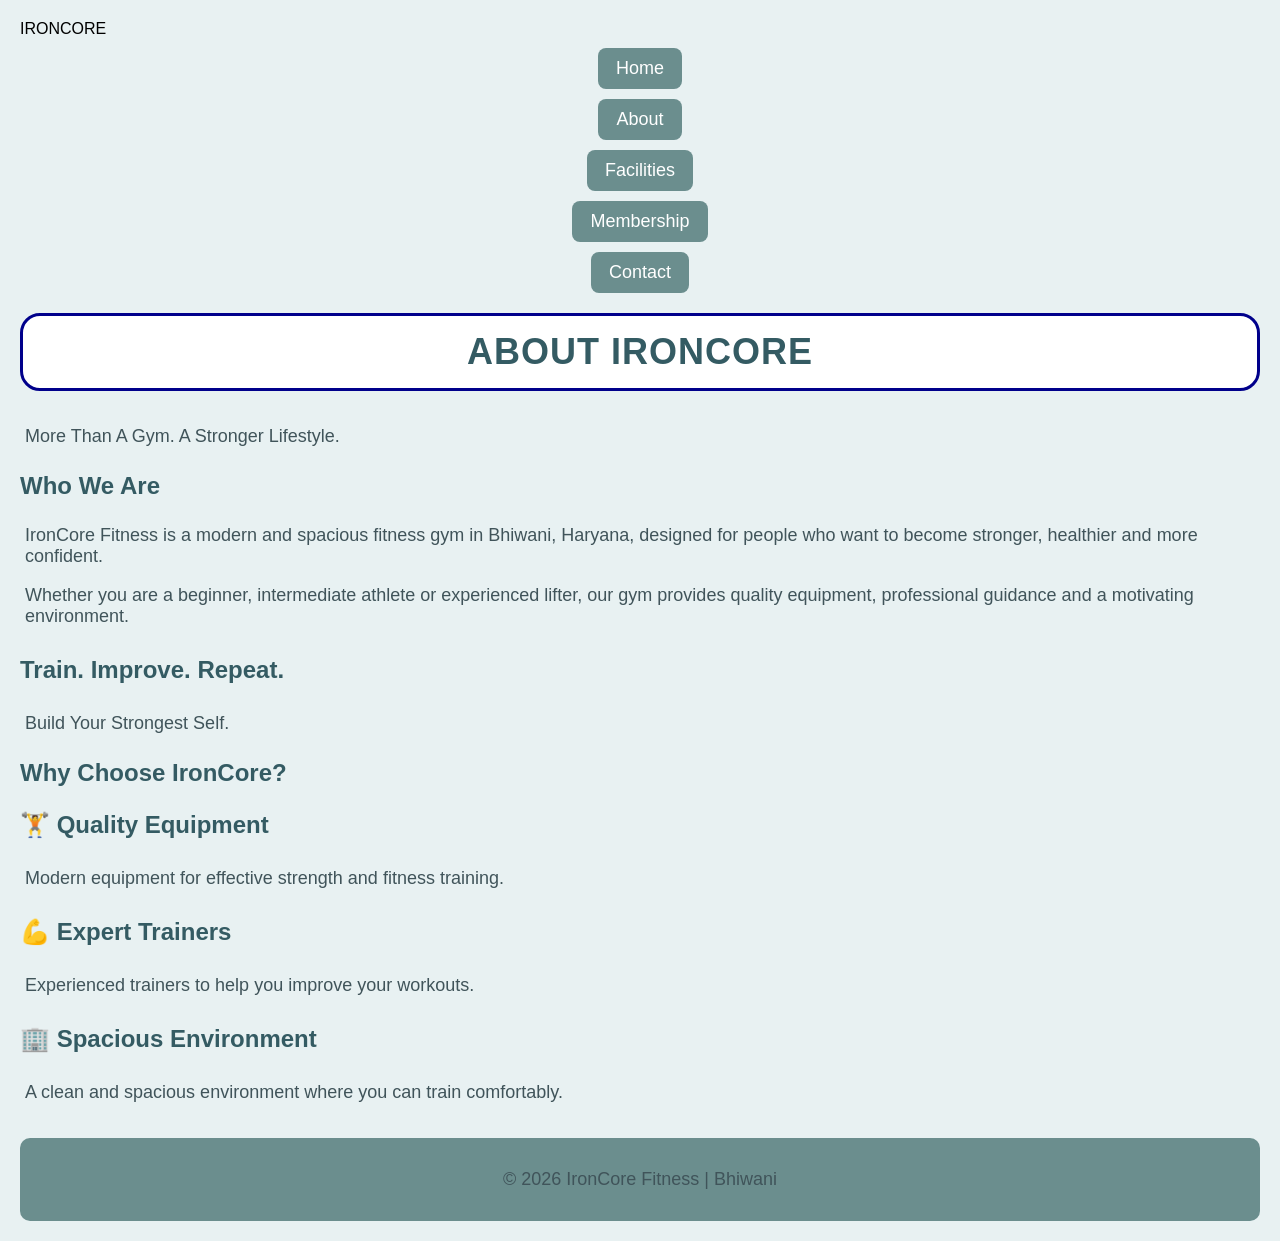
==== about.html @ 5a1f80f0 "Create about.html" ====
<!DOCTYPE html>
<html lang="en">

<head>
    <meta charset="UTF-8">
    <meta name="viewport" content="width=device-width, initial-scale=1.0">

    <title>About Us | IronCore Fitness</title>

    <link rel="stylesheet" href="style.css">
</head>

<body>

    <nav>
        <div class="logo">IRONCORE</div>

        <div class="nav-links">
            <a href="index.html">Home</a>
            <a href="about.html">About</a>
            <a href="facilities.html">Facilities</a>
            <a href="membership.html">Membership</a>
            <a href="contact.html">Contact</a>
        </div>
    </nav>

    <header>
        <h1>ABOUT IRONCORE</h1>
        <p>More Than A Gym. A Stronger Lifestyle.</p>
    </header>

    <main>

        <section>
            <div class="about-container">

                <div class="about-text">
                    <h2>Who We Are</h2>

                    <p>
                        IronCore Fitness is a modern and spacious fitness gym
                        in Bhiwani, Haryana, designed for people who want to
                        become stronger, healthier and more confident.
                    </p>

                    <p>
                        Whether you are a beginner, intermediate athlete or
                        experienced lifter, our gym provides quality equipment,
                        professional guidance and a motivating environment.
                    </p>
                </div>

                <div class="about-highlight">
                    <h3>Train. Improve. Repeat.</h3>
                    <p>Build Your Strongest Self.</p>
                </div>

            </div>
        </section>

        <section id="why-us">

            <h2>Why Choose IronCore?</h2>

            <div class="features">

                <div class="feature">
                    <h3>🏋️ Quality Equipment</h3>
                    <p>
                        Modern equipment for effective strength and fitness
                        training.
                    </p>
                </div>

                <div class="feature">
                    <h3>💪 Expert Trainers</h3>
                    <p>
                        Experienced trainers to help you improve your workouts.
                    </p>
                </div>

                <div class="feature">
                    <h3>🏢 Spacious Environment</h3>
                    <p>
                        A clean and spacious environment where you can train
                        comfortably.
                    </p>
                </div>

            </div>

        </section>

    </main>

    <footer>
        <p>© 2026 IronCore Fitness | Bhiwani</p>
    </footer>

</body>

</html>
---- style.css ----
body {
    background-color: #E8F1F2;
    font-family: Arial, sans-serif;
    padding: 20px;
    margin: 0;
}

h1 {
    color: #345B63;
    text-align: center;
    font-size: 36px;
    letter-spacing: 1px;
    border: 3px solid darkblue;
    padding: 15px;
    margin: 20px auto 30px;
    border-radius: 20px;
    background-color: white;
}

h2,
h3,
h4 {
    color: #345B63;
}

h3 {
    font-size: 24px;
}

h5,
h6 {
    color: #345B63;
    font-size: 24px;
}

p {
    font-size: 18px;
    color: #40545A;
    padding: 5px;
    margin: 8px 0;
}

a {
    display: block;
    width: fit-content;
    margin: 10px auto;
    color: white;
    background-color: #6B8E8E;
    font-size: 18px;
    padding: 10px 18px;
    border-radius: 8px;
    text-decoration: none;
    transition: 0.3s;
}

a:hover {
    background-color: #345B63;
    transform: translateY(-2px);
}

ul,
ol {
    color: #345B63;
    font-size: 18px;
    line-height: 1.8;
}

li {
    margin-bottom: 6px;
}

button {
    display: block;
    margin: 30px auto;
    background-color: #6B8E8E;
    color: white;
    font-size: 18px;
    padding: 10px 20px;
    border: none;
    transition: 0.3s;
    border-radius: 8px;
    box-shadow: 0 4px 10px rgba(0, 0, 0, 0.2);
}

button:hover {
    background-color: #345B63;
    transform: scale(1.05);
}

.card {
    background-color: white;
    padding: 20px;
    margin: 0;
    width: 280px;
    flex: 1 1 280px;
    max-width: 350px;
    min-height: 220px;
    box-sizing: border-box;
    border-radius: 15px;
    box-shadow: 0 6px 15px rgba(0, 0, 0, 0.15);
    border: 1px solid lightgray;
    transition: 0.3s;
}

.card:hover {
    transform: translateY(-5px);
}

.card svg {
    max-width: 100%;
    height: auto;
    display: block;
    margin: 10px auto;
}

.cards-container {
    display: flex;
    flex-direction: row;
    flex-wrap: wrap;
    gap: 20px;
    justify-content: center;
    align-items: stretch;
    padding: 10px;
    margin-bottom: 30px;
}

.card h2,
.card h3,
.card h4 {
    margin-top: 0;
}

body > p {
    text-align: center;
    font-size: 16px;
}

footer {
    text-align: center;
    background-color: #6B8E8E;
    color: white;
    padding: 18px;
    font-size: 14px;
    border-radius: 10px;
    margin-top: 30px;
}

@media (max-width: 600px) {
    .cards-container {
        flex-direction: column;
        align-items: center;
    }

    .card {
        width: 100%;
        max-width: 350px;
    }

    h1 {
        font-size: 28px;
    }
}
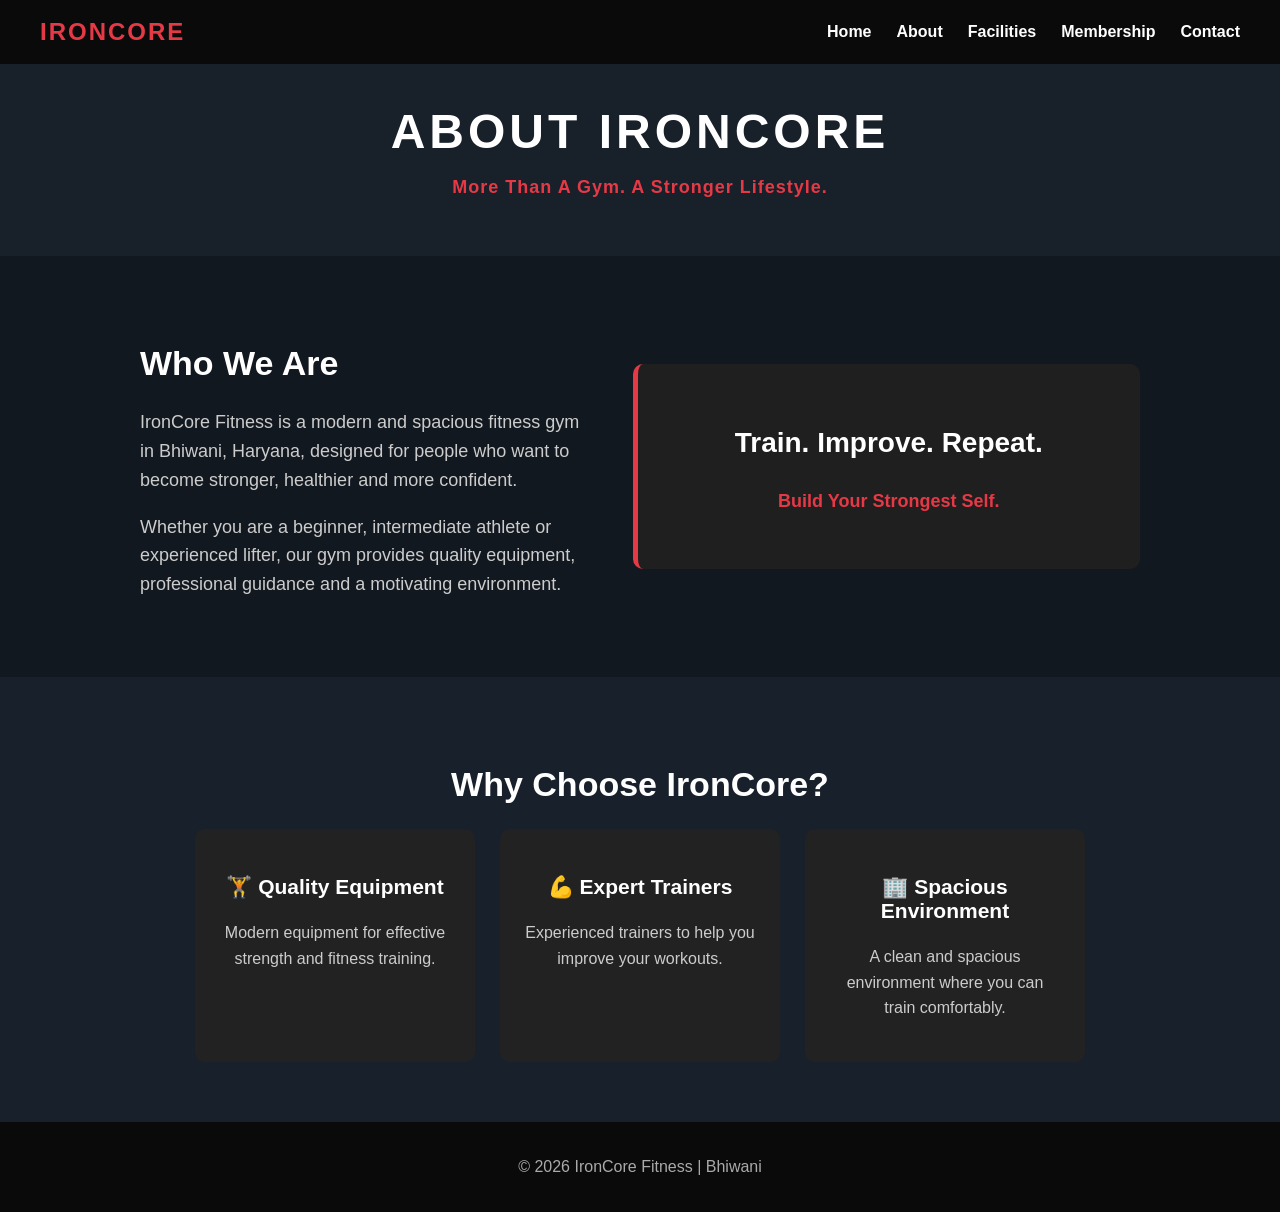
==== commit f6828e0c: "Update about.html" ====
--- a/about.html
+++ b/about.html
@@ -10,7 +10,7 @@
     <link rel="stylesheet" href="style.css">
 </head>
 
-<body>
+<body class="about-page">
 
     <nav>
         <div class="logo">IRONCORE</div>
--- a/style.css
+++ b/style.css
@@ -1,162 +1,498 @@
+* {
+    box-sizing: border-box;
+}
+
+html {
+    scroll-behavior: smooth;
+}
+
 body {
-    background-color: #E8F1F2;
+    margin: 0;
     font-family: Arial, sans-serif;
-    padding: 20px;
+    background-color: #111111;
+    color: white;
+}
+
+/* =========================
+   NAVIGATION
+========================= */
+
+nav {
+    display: flex;
+    justify-content: space-between;
+    align-items: center;
+    padding: 18px 40px;
+    background-color: #0a0a0a;
+    position: sticky;
+    top: 0;
+    z-index: 1000;
+}
+
+.logo {
+    font-size: 24px;
+    font-weight: bold;
+    letter-spacing: 2px;
+    color: #e63946;
+}
+
+.nav-links {
+    display: flex;
+    flex-direction: row;
+    align-items: center;
+    gap: 25px;
+}
+
+.nav-links a {
+    display: inline-block;
+    width: auto;
     margin: 0;
-}
-
-h1 {
-    color: #345B63;
+    padding: 5px 0;
+    background-color: transparent;
+    color: white;
+    text-decoration: none;
+    font-size: 16px;
+    font-weight: bold;
+    white-space: nowrap;
+    transition: 0.3s;
+}
+
+.nav-links a:hover {
+    background-color: transparent;
+    color: #e63946;
+    transform: translateY(-2px);
+}
+
+/* =========================
+   HEADER
+========================= */
+
+header {
     text-align: center;
-    font-size: 36px;
+    padding: 40px 20px;
+    background-color: #1b1b1b;
+}
+
+header h1 {
+    margin: 0;
+    padding: 0;
+    border: none;
+    border-radius: 0;
+    background-color: transparent;
+    color: white;
+    font-size: 48px;
+    letter-spacing: 4px;
+    text-transform: uppercase;
+}
+
+header p {
+    color: #e63946;
+    font-size: 18px;
+    font-weight: bold;
     letter-spacing: 1px;
-    border: 3px solid darkblue;
-    padding: 15px;
-    margin: 20px auto 30px;
-    border-radius: 20px;
+}
+
+/* =========================
+   SECTIONS
+========================= */
+
+section {
+    padding: 60px 20px;
+    text-align: center;
+    scroll-margin-top: 80px;
+}
+
+section h2 {
+    color: white;
+    font-size: 34px;
+    margin-bottom: 25px;
+}
+
+section p {
+    color: #cccccc;
+    font-size: 18px;
+    line-height: 1.6;
+}
+
+/* =========================
+   HOME
+========================= */
+
+#home {
+    min-height: 450px;
+    display: flex;
+    flex-direction: column;
+    justify-content: center;
+    align-items: center;
+
+    background-image:
+        linear-gradient(
+            rgba(0, 0, 0, 0.65),
+            rgba(0, 0, 0, 0.65)
+        ),
+        url("https://images.unsplash.com/photo-1534438327276-14e5300c3a48?auto=format&fit=crop&w=1600&q=80");
+
+    background-size: cover;
+    background-position: center;
+    background-repeat: no-repeat;
+}
+
+#home h2 {
+    font-size: 48px;
+    margin-bottom: 15px;
+}
+
+#home p {
+    max-width: 650px;
+    font-size: 20px;
+}
+
+/* =========================
+   BUTTONS
+========================= */
+
+.join-button,
+.cta-button {
+    display: inline-block;
+    width: auto;
+    margin-top: 20px;
+    padding: 14px 30px;
+    border-radius: 6px;
+    text-decoration: none;
+    font-size: 18px;
+    font-weight: bold;
+    transition: 0.3s;
+}
+
+.join-button {
+    background-color: #e63946;
+    color: white;
+}
+
+.join-button:hover {
+    background-color: #c92f3b;
+    transform: translateY(-3px);
+}
+
+.cta-button {
     background-color: white;
-}
-
-h2,
-h3,
-h4 {
-    color: #345B63;
-}
-
-h3 {
+    color: #e63946;
+}
+
+.cta-button:hover {
+    background-color: #eeeeee;
+    transform: translateY(-3px);
+}
+
+/* =========================
+   WHY US / FEATURES
+========================= */
+
+#why-us {
+    background-color: #151515;
+}
+
+.features {
+    display: flex;
+    justify-content: center;
+    gap: 25px;
+    flex-wrap: wrap;
+    max-width: 1000px;
+    margin: auto;
+}
+
+.feature {
+    background-color: #222222;
+    padding: 25px;
+    border-radius: 10px;
+    width: 280px;
+    transition: 0.3s;
+}
+
+.feature:hover {
+    transform: translateY(-8px);
+}
+
+.feature h3 {
+    color: white;
+    font-size: 21px;
+}
+
+.feature p {
+    font-size: 16px;
+}
+
+/* =========================
+   ABOUT PAGE
+========================= */
+
+.about-container {
+    display: flex;
+    align-items: center;
+    justify-content: center;
+    gap: 40px;
+    max-width: 1000px;
+    margin: auto;
+    text-align: left;
+}
+
+.about-text,
+.about-highlight {
+    flex: 1;
+}
+
+.about-highlight {
+    padding: 35px 25px;
+    background-color: #1f1f1f;
+    border-left: 5px solid #e63946;
+    border-radius: 10px;
+    text-align: center;
+}
+
+.about-highlight h3 {
+    color: white;
+    font-size: 28px;
+}
+
+.about-highlight p {
+    color: #e63946;
+    font-weight: bold;
+}
+
+/* =========================
+   MEMBERSHIP
+========================= */
+
+.plan {
+    display: inline-block;
+    vertical-align: top;
+    width: 260px;
+    margin: 12px;
+    padding: 30px 20px;
+    background-color: #1f1f1f;
+    border: 1px solid #333333;
+    border-radius: 12px;
+    transition: 0.3s;
+}
+
+.plan:hover {
+    transform: translateY(-8px);
+    border-color: #e63946;
+}
+
+.plan h3 {
+    color: white;
     font-size: 24px;
-}
-
-h5,
-h6 {
-    color: #345B63;
-    font-size: 24px;
-}
-
-p {
-    font-size: 18px;
-    color: #40545A;
-    padding: 5px;
-    margin: 8px 0;
-}
-
-a {
-    display: block;
-    width: fit-content;
-    margin: 10px auto;
-    color: white;
-    background-color: #6B8E8E;
-    font-size: 18px;
-    padding: 10px 18px;
-    border-radius: 8px;
+    margin-bottom: 15px;
+}
+
+.plan p {
+    font-size: 32px;
+    color: #e63946;
+    font-weight: bold;
+    margin: 0;
+}
+
+/* =========================
+   GALLERY
+========================= */
+
+#gallery {
+    background-color: #151515;
+}
+
+.gallery-container {
+    display: grid;
+    grid-template-columns: repeat(2, 1fr);
+    gap: 20px;
+    max-width: 900px;
+    margin: auto;
+}
+
+.gallery-container img {
+    width: 100%;
+    height: 280px;
+    object-fit: cover;
+    border-radius: 10px;
+    transition: 0.3s;
+}
+
+.gallery-container img:hover {
+    transform: scale(1.03);
+}
+
+/* =========================
+   CTA
+========================= */
+
+#cta {
+    background-color: #e63946;
+    padding: 70px 20px;
+}
+
+#cta h2 {
+    font-size: 38px;
+    margin-bottom: 15px;
+}
+
+#cta p {
+    color: white;
+    max-width: 650px;
+    margin: auto;
+}
+
+/* =========================
+   CONTACT
+========================= */
+
+#contact {
+    background-color: #1b1b1b;
+}
+
+.contact-buttons {
+    display: flex;
+    justify-content: center;
+    gap: 15px;
+    flex-wrap: wrap;
+    margin-top: 25px;
+}
+
+.contact-buttons a {
+    display: inline-block;
+    width: auto;
+    margin: 0;
+    padding: 13px 22px;
+    background-color: #e63946;
+    color: white;
     text-decoration: none;
-    transition: 0.3s;
-}
-
-a:hover {
-    background-color: #345B63;
-    transform: translateY(-2px);
-}
-
-ul,
-ol {
-    color: #345B63;
-    font-size: 18px;
-    line-height: 1.8;
-}
-
-li {
-    margin-bottom: 6px;
-}
-
-button {
-    display: block;
-    margin: 30px auto;
-    background-color: #6B8E8E;
-    color: white;
-    font-size: 18px;
-    padding: 10px 20px;
-    border: none;
-    transition: 0.3s;
-    border-radius: 8px;
-    box-shadow: 0 4px 10px rgba(0, 0, 0, 0.2);
-}
-
-button:hover {
-    background-color: #345B63;
-    transform: scale(1.05);
-}
-
-.card {
-    background-color: white;
-    padding: 20px;
-    margin: 0;
-    width: 280px;
-    flex: 1 1 280px;
-    max-width: 350px;
-    min-height: 220px;
-    box-sizing: border-box;
-    border-radius: 15px;
-    box-shadow: 0 6px 15px rgba(0, 0, 0, 0.15);
-    border: 1px solid lightgray;
-    transition: 0.3s;
-}
-
-.card:hover {
-    transform: translateY(-5px);
-}
-
-.card svg {
-    max-width: 100%;
-    height: auto;
-    display: block;
-    margin: 10px auto;
-}
-
-.cards-container {
-    display: flex;
-    flex-direction: row;
-    flex-wrap: wrap;
-    gap: 20px;
-    justify-content: center;
-    align-items: stretch;
-    padding: 10px;
-    margin-bottom: 30px;
-}
-
-.card h2,
-.card h3,
-.card h4 {
-    margin-top: 0;
-}
-
-body > p {
-    text-align: center;
-    font-size: 16px;
-}
+    border-radius: 6px;
+    font-weight: bold;
+    transition: 0.3s;
+}
+
+.contact-buttons a:hover {
+    background-color: #c92f3b;
+    transform: translateY(-3px);
+}
+
+/* =========================
+   FOOTER
+========================= */
 
 footer {
     text-align: center;
-    background-color: #6B8E8E;
-    color: white;
-    padding: 18px;
-    font-size: 14px;
-    border-radius: 10px;
-    margin-top: 30px;
-}
+    padding: 20px;
+    background-color: #0a0a0a;
+    color: #aaaaaa;
+}
+
+/* =========================
+   DIFFERENT PAGE THEMES
+========================= */
+
+/* HOME */
+.home-page header {
+    background-color: #1b1b1b;
+}
+
+/* ABOUT - DARK BLUE */
+.about-page header {
+    background-color: #18202a;
+}
+
+.about-page section {
+    background-color: #121820;
+}
+
+.about-page #why-us {
+    background-color: #18212b;
+}
+
+/* FACILITIES - DARK GREEN */
+.facilities-page header {
+    background-color: #17231f;
+}
+
+.facilities-page section {
+    background-color: #101a17;
+}
+
+.facilities-page .feature {
+    background-color: #1c2924;
+}
+
+/* MEMBERSHIP - DARK BROWN */
+.membership-page header {
+    background-color: #241d18;
+}
+
+.membership-page section {
+    background-color: #17120f;
+}
+
+.membership-page .plan {
+    background-color: #241b16;
+}
+
+/* CONTACT - DARK PURPLE */
+.contact-page header {
+    background-color: #201a25;
+}
+
+.contact-page section {
+    background-color: #151119;
+}
+
+.contact-page #contact {
+    background-color: #201a25;
+}
+
+/* =========================
+   MOBILE
+========================= */
 
 @media (max-width: 600px) {
-    .cards-container {
+
+    nav {
         flex-direction: column;
-        align-items: center;
-    }
-
-    .card {
-        width: 100%;
-        max-width: 350px;
-    }
-
-    h1 {
-        font-size: 28px;
-    }
-}+        gap: 15px;
+        padding: 15px;
+    }
+
+    .nav-links {
+        flex-direction: row;
+        flex-wrap: wrap;
+        justify-content: center;
+        gap: 12px 18px;
+    }
+
+    .nav-links a {
+        font-size: 14px;
+    }
+
+    header h1 {
+        font-size: 30px;
+    }
+
+    #home h2 {
+        font-size: 34px;
+    }
+
+    .about-container {
+        flex-direction: column;
+        text-align: center;
+    }
+
+    .gallery-container {
+        grid-template-columns: 1fr;
+    }
+
+    .gallery-container img {
+        height: 250px;
+    }
+
+    .plan {
+        width: 90%;
+        max-width: 300px;
+    }
+
+}
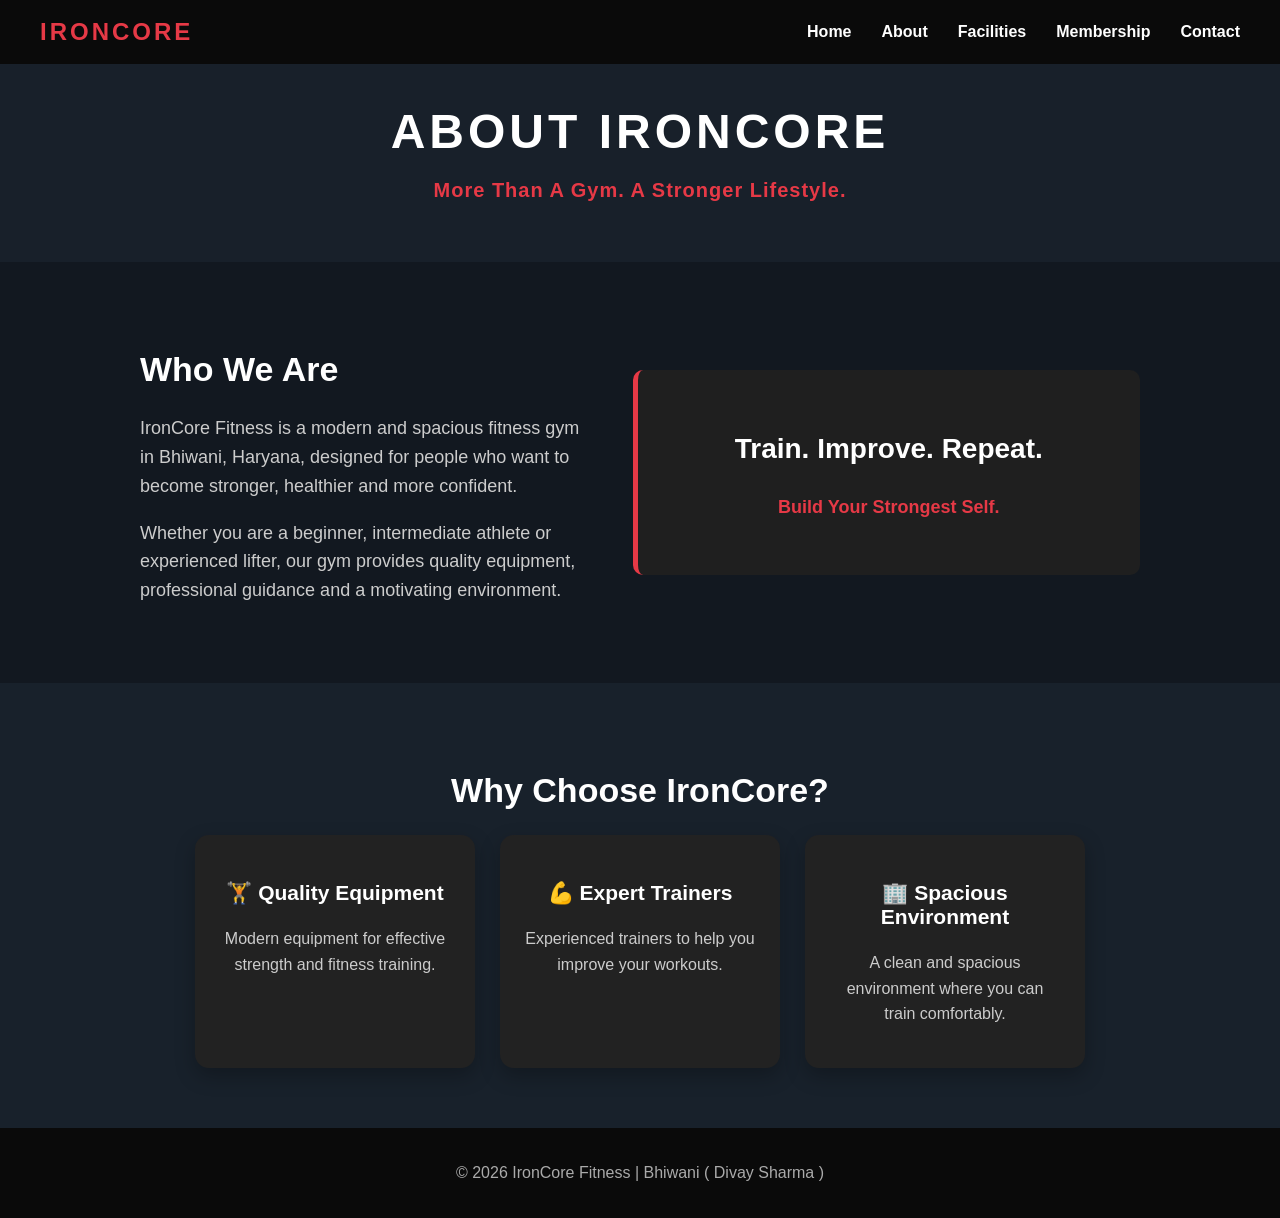
==== commit aa13390b: "Update about.html" ====
--- a/about.html
+++ b/about.html
@@ -94,9 +94,9 @@
     </main>
 
     <footer>
-        <p>© 2026 IronCore Fitness | Bhiwani</p>
+    <p>© 2026 IronCore Fitness | Bhiwani ( Divay Sharma )</p>
     </footer>
-
+    
 </body>
 
 </html>
--- a/style.css
+++ b/style.css
@@ -31,7 +31,7 @@
 .logo {
     font-size: 24px;
     font-weight: bold;
-    letter-spacing: 2px;
+    letter-spacing: 3px;
     color: #e63946;
 }
 
@@ -39,7 +39,7 @@
     display: flex;
     flex-direction: row;
     align-items: center;
-    gap: 25px;
+    gap: 30px;
 }
 
 .nav-links a {
@@ -86,7 +86,7 @@
 
 header p {
     color: #e63946;
-    font-size: 18px;
+    font-size: 20px;
     font-weight: bold;
     letter-spacing: 1px;
 }
@@ -118,7 +118,7 @@
 ========================= */
 
 #home {
-    min-height: 450px;
+    min-height: 550px;
     display: flex;
     flex-direction: column;
     justify-content: center;
@@ -137,7 +137,7 @@
 }
 
 #home h2 {
-    font-size: 48px;
+    font-size: 52px;
     margin-bottom: 15px;
 }
 
@@ -155,7 +155,7 @@
     display: inline-block;
     width: auto;
     margin-top: 20px;
-    padding: 14px 30px;
+    padding: 14px 36px;
     border-radius: 6px;
     text-decoration: none;
     font-size: 18px;
@@ -203,13 +203,15 @@
 .feature {
     background-color: #222222;
     padding: 25px;
-    border-radius: 10px;
+    border-radius: 14px;
     width: 280px;
-    transition: 0.3s;
+    box-shadow: 0 8px 20px rgba(0, 0, 0, 0.25);
+    transition: transform 0.3s ease, box-shadow 0.3s ease;
 }
 
 .feature:hover {
     transform: translateY(-8px);
+    box-shadow: 0 12px 25px rgba(0, 0, 0, 0.35);
 }
 
 .feature h3 {
@@ -266,17 +268,20 @@
     display: inline-block;
     vertical-align: top;
     width: 260px;
+    min-height: 260px;
     margin: 12px;
     padding: 30px 20px;
     background-color: #1f1f1f;
     border: 1px solid #333333;
     border-radius: 12px;
+    box-shadow: 0 8px 20px rgba(0, 0, 0, 0.25);
     transition: 0.3s;
 }
 
 .plan:hover {
     transform: translateY(-8px);
     border-color: #e63946;
+    box-shadow: 0 12px 25px rgba(0, 0, 0, 0.35);
 }
 
 .plan h3 {
@@ -312,7 +317,8 @@
     width: 100%;
     height: 280px;
     object-fit: cover;
-    border-radius: 10px;
+    border-radius: 14px;
+    box-shadow: 0 8px 20px rgba(0, 0, 0, 0.25);
     transition: 0.3s;
 }
 
@@ -326,11 +332,11 @@
 
 #cta {
     background-color: #e63946;
-    padding: 70px 20px;
-}
-
+    padding: 80px 20px;
+    box-shadow: inset 0 8px 25px rgba(0, 0, 0, 0.15);
+}
 #cta h2 {
-    font-size: 38px;
+    font-size: 42px;
     margin-bottom: 15px;
 }
 
@@ -360,7 +366,8 @@
     display: inline-block;
     width: auto;
     margin: 0;
-    padding: 13px 22px;
+    padding: 14px 28px;
+    box-shadow: 0 6px 15px rgba(0, 0, 0, 0.25);
     background-color: #e63946;
     color: white;
     text-decoration: none;
@@ -466,7 +473,7 @@
     }
 
     .nav-links a {
-        font-size: 14px;
+        font-size: 13px;
     }
 
     header h1 {
@@ -474,7 +481,7 @@
     }
 
     #home h2 {
-        font-size: 34px;
+        font-size: 30px;
     }
 
     .about-container {
@@ -496,3 +503,7 @@
     }
 
 }
+
+a {
+    transition: all 0.3s ease;
+}
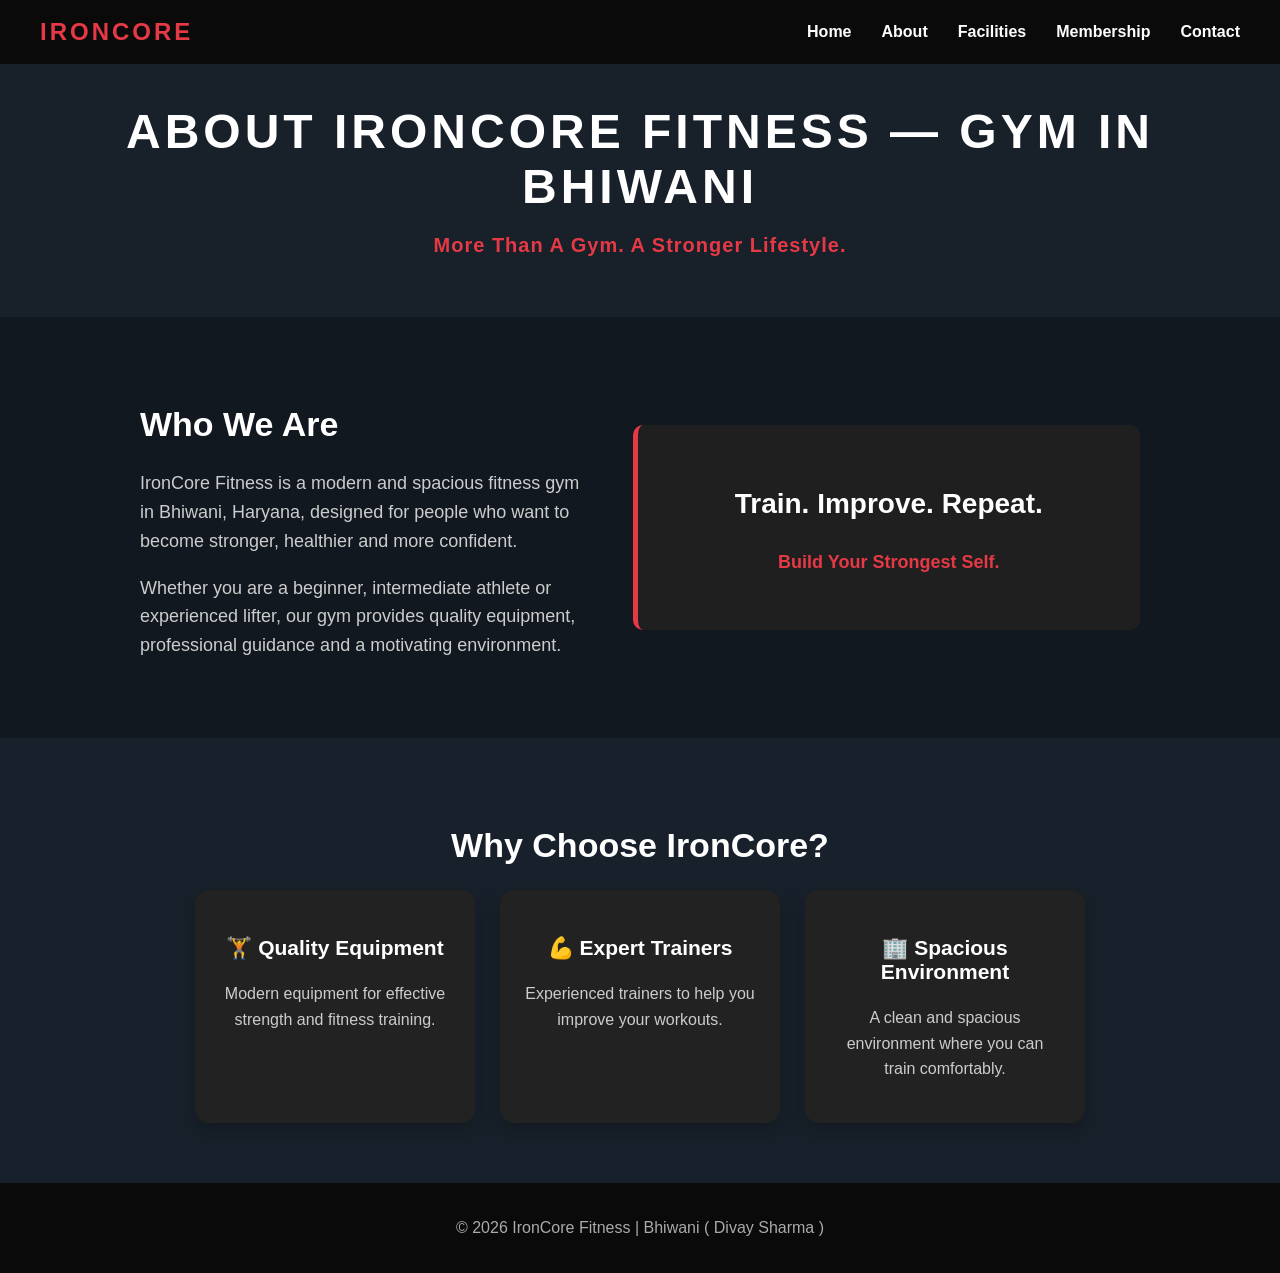
==== commit 6f54a122: "Update about.html" ====
--- a/about.html
+++ b/about.html
@@ -5,12 +5,14 @@
     <meta charset="UTF-8">
     <meta name="viewport" content="width=device-width, initial-scale=1.0">
 
-    <title>About Us | IronCore Fitness</title>
+    <title>About IronCore Fitness | Gym in Bhiwani, Haryana</title>
+
+    <meta name="description" content="Learn about IronCore Fitness, a modern gym in Bhiwani, Haryana, offering quality equipment, professional guidance and a motivating fitness environment.">
 
     <link rel="stylesheet" href="style.css">
-</head>
+    </head>
 
-<body class="about-page">
+    <body class="about-page">
 
     <nav>
         <div class="logo">IRONCORE</div>
@@ -25,7 +27,7 @@
     </nav>
 
     <header>
-        <h1>ABOUT IRONCORE</h1>
+        <h1>About IronCore Fitness — Gym in Bhiwani</h1>
         <p>More Than A Gym. A Stronger Lifestyle.</p>
     </header>
 
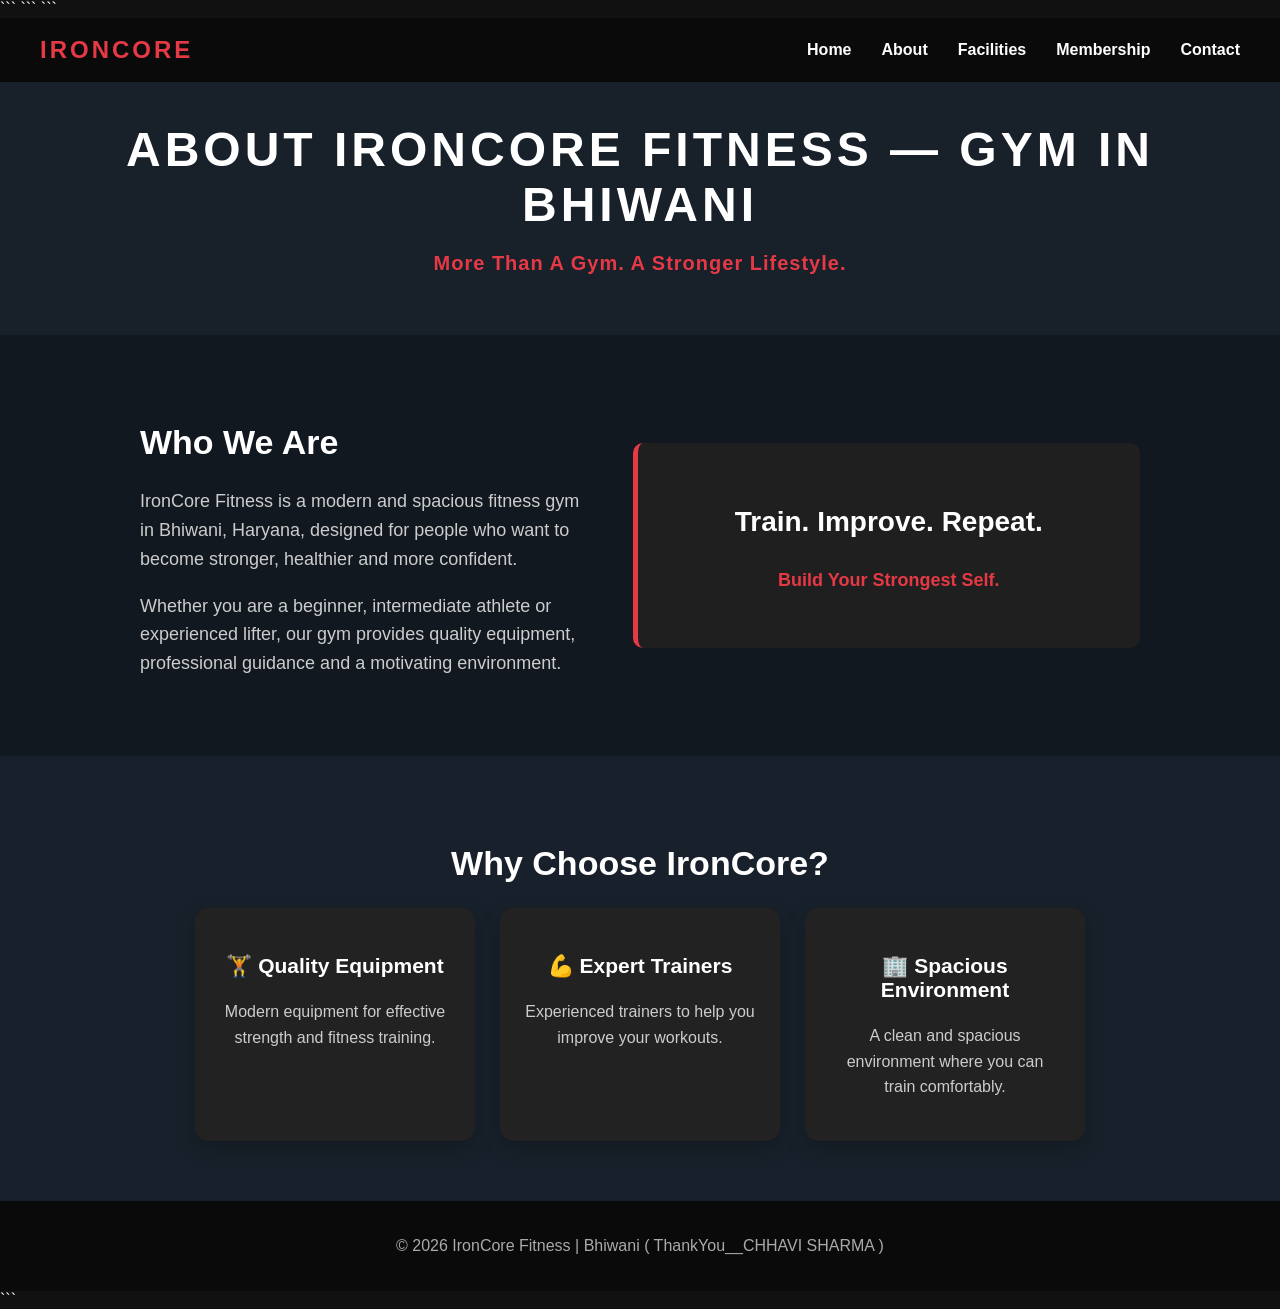
==== commit fd6a76c4: "Update about.html" ====
--- a/about.html
+++ b/about.html
@@ -1,104 +1,180 @@
 <!DOCTYPE html>
+
 <html lang="en">
 
 <head>
     <meta charset="UTF-8">
     <meta name="viewport" content="width=device-width, initial-scale=1.0">
 
-    <title>About IronCore Fitness | Gym in Bhiwani, Haryana</title>
+```
+<title>About IronCore Fitness | Gym in Bhiwani, Haryana</title>
 
-    <meta name="description" content="Learn about IronCore Fitness, a modern gym in Bhiwani, Haryana, offering quality equipment, professional guidance and a motivating fitness environment.">
+<meta name="description"
+    content="Learn about IronCore Fitness, a modern gym in Bhiwani, Haryana, offering quality equipment, professional guidance and a motivating fitness environment.">
 
-    <link rel="stylesheet" href="style.css">
-    </head>
+<link rel="stylesheet" href="style.css">
+```
 
-    <body class="about-page">
+</head>
 
-    <nav>
-        <div class="logo">IRONCORE</div>
+<body class="about-page">
 
-        <div class="nav-links">
-            <a href="index.html">Home</a>
-            <a href="about.html">About</a>
-            <a href="facilities.html">Facilities</a>
-            <a href="membership.html">Membership</a>
-            <a href="contact.html">Contact</a>
-        </div>
-    </nav>
+```
+<nav>
 
-    <header>
-        <h1>About IronCore Fitness — Gym in Bhiwani</h1>
-        <p>More Than A Gym. A Stronger Lifestyle.</p>
-    </header>
+    <div class="logo">
+        IRONCORE
+    </div>
 
-    <main>
+    <div class="nav-links">
 
-        <section>
-            <div class="about-container">
+        <a href="index.html">
+            Home
+        </a>
 
-                <div class="about-text">
-                    <h2>Who We Are</h2>
+        <a href="about.html">
+            About
+        </a>
 
-                    <p>
-                        IronCore Fitness is a modern and spacious fitness gym
-                        in Bhiwani, Haryana, designed for people who want to
-                        become stronger, healthier and more confident.
-                    </p>
+        <a href="facilities.html">
+            Facilities
+        </a>
 
-                    <p>
-                        Whether you are a beginner, intermediate athlete or
-                        experienced lifter, our gym provides quality equipment,
-                        professional guidance and a motivating environment.
-                    </p>
-                </div>
+        <a href="membership.html">
+            Membership
+        </a>
 
-                <div class="about-highlight">
-                    <h3>Train. Improve. Repeat.</h3>
-                    <p>Build Your Strongest Self.</p>
-                </div>
+        <a href="contact.html">
+            Contact
+        </a>
 
-            </div>
-        </section>
+    </div>
 
-        <section id="why-us">
+</nav>
 
-            <h2>Why Choose IronCore?</h2>
 
-            <div class="features">
+<header>
 
-                <div class="feature">
-                    <h3>🏋️ Quality Equipment</h3>
-                    <p>
-                        Modern equipment for effective strength and fitness
-                        training.
-                    </p>
-                </div>
+    <h1>
+        About IronCore Fitness — Gym in Bhiwani
+    </h1>
 
-                <div class="feature">
-                    <h3>💪 Expert Trainers</h3>
-                    <p>
-                        Experienced trainers to help you improve your workouts.
-                    </p>
-                </div>
+    <p>
+        More Than A Gym. A Stronger Lifestyle.
+    </p>
 
-                <div class="feature">
-                    <h3>🏢 Spacious Environment</h3>
-                    <p>
-                        A clean and spacious environment where you can train
-                        comfortably.
-                    </p>
-                </div>
+</header>
+
+
+<main>
+
+    <section>
+
+        <div class="about-container">
+
+            <div class="about-text">
+
+                <h2>
+                    Who We Are
+                </h2>
+
+                <p>
+                    IronCore Fitness is a modern and spacious fitness gym
+                    in Bhiwani, Haryana, designed for people who want to
+                    become stronger, healthier and more confident.
+                </p>
+
+                <p>
+                    Whether you are a beginner, intermediate athlete or
+                    experienced lifter, our gym provides quality equipment,
+                    professional guidance and a motivating environment.
+                </p>
 
             </div>
 
-        </section>
 
-    </main>
+            <div class="about-highlight">
 
-    <footer>
-    <p>© 2026 IronCore Fitness | Bhiwani ( Divay Sharma )</p>
-    </footer>
-    
+                <h3>
+                    Train. Improve. Repeat.
+                </h3>
+
+                <p>
+                    Build Your Strongest Self.
+                </p>
+
+            </div>
+
+        </div>
+
+    </section>
+
+
+    <section id="why-us">
+
+        <h2>
+            Why Choose IronCore?
+        </h2>
+
+        <div class="features">
+
+            <div class="feature">
+
+                <h3>
+                    🏋️ Quality Equipment
+                </h3>
+
+                <p>
+                    Modern equipment for effective strength and fitness
+                    training.
+                </p>
+
+            </div>
+
+
+            <div class="feature">
+
+                <h3>
+                    💪 Expert Trainers
+                </h3>
+
+                <p>
+                    Experienced trainers to help you improve your workouts.
+                </p>
+
+            </div>
+
+
+            <div class="feature">
+
+                <h3>
+                    🏢 Spacious Environment
+                </h3>
+
+                <p>
+                    A clean and spacious environment where you can train
+                    comfortably.
+                </p>
+
+            </div>
+
+        </div>
+
+    </section>
+
+</main>
+
+
+<footer>
+
+    <p>
+        © 2026 IronCore Fitness | Bhiwani
+        ( ThankYou__CHHAVI SHARMA )
+    </p>
+
+</footer>
+```
+
 </body>
 
 </html>
--- a/style.css
+++ b/style.css
@@ -1,509 +1,894 @@
 * {
-    box-sizing: border-box;
-}
+  box-sizing: border-box;
+  }
 
 html {
-    scroll-behavior: smooth;
+scroll-behavior: smooth;
 }
 
 body {
-    margin: 0;
-    font-family: Arial, sans-serif;
-    background-color: #111111;
-    color: white;
-}
-
-/* =========================
-   NAVIGATION
+margin: 0;
+font-family: Arial, sans-serif;
+background-color: #111111;
+color: white;
+}
+
+/* =========================
+NAVIGATION
 ========================= */
 
 nav {
-    display: flex;
-    justify-content: space-between;
-    align-items: center;
-    padding: 18px 40px;
-    background-color: #0a0a0a;
-    position: sticky;
-    top: 0;
-    z-index: 1000;
+display: flex;
+justify-content: space-between;
+align-items: center;
+padding: 18px 40px;
+background-color: #0a0a0a;
+position: sticky;
+top: 0;
+z-index: 1000;
 }
 
 .logo {
-    font-size: 24px;
-    font-weight: bold;
-    letter-spacing: 3px;
-    color: #e63946;
+font-size: 24px;
+font-weight: bold;
+letter-spacing: 3px;
+color: #e63946;
 }
 
 .nav-links {
-    display: flex;
-    flex-direction: row;
-    align-items: center;
-    gap: 30px;
+display: flex;
+flex-direction: row;
+align-items: center;
+gap: 30px;
 }
 
 .nav-links a {
-    display: inline-block;
-    width: auto;
-    margin: 0;
-    padding: 5px 0;
-    background-color: transparent;
-    color: white;
-    text-decoration: none;
-    font-size: 16px;
-    font-weight: bold;
-    white-space: nowrap;
-    transition: 0.3s;
+display: inline-block;
+width: auto;
+margin: 0;
+padding: 5px 0;
+background-color: transparent;
+color: white;
+text-decoration: none;
+font-size: 16px;
+font-weight: bold;
+white-space: nowrap;
+transition: 0.3s;
 }
 
 .nav-links a:hover {
-    background-color: transparent;
-    color: #e63946;
-    transform: translateY(-2px);
-}
-
-/* =========================
-   HEADER
+background-color: transparent;
+color: #e63946;
+transform: translateY(-2px);
+}
+
+/* =========================
+HEADER
 ========================= */
 
 header {
-    text-align: center;
-    padding: 40px 20px;
-    background-color: #1b1b1b;
+text-align: center;
+padding: 40px 20px;
+background-color: #1b1b1b;
 }
 
 header h1 {
-    margin: 0;
-    padding: 0;
-    border: none;
-    border-radius: 0;
-    background-color: transparent;
-    color: white;
-    font-size: 48px;
-    letter-spacing: 4px;
-    text-transform: uppercase;
+margin: 0;
+padding: 0;
+border: none;
+border-radius: 0;
+background-color: transparent;
+color: white;
+font-size: 48px;
+letter-spacing: 4px;
+text-transform: uppercase;
 }
 
 header p {
-    color: #e63946;
-    font-size: 20px;
-    font-weight: bold;
-    letter-spacing: 1px;
-}
-
-/* =========================
-   SECTIONS
+color: #e63946;
+font-size: 20px;
+font-weight: bold;
+letter-spacing: 1px;
+}
+
+/* =========================
+SECTIONS
 ========================= */
 
 section {
-    padding: 60px 20px;
-    text-align: center;
-    scroll-margin-top: 80px;
+padding: 60px 20px;
+text-align: center;
+scroll-margin-top: 80px;
 }
 
 section h2 {
-    color: white;
-    font-size: 34px;
-    margin-bottom: 25px;
+color: white;
+font-size: 34px;
+margin-bottom: 25px;
 }
 
 section p {
-    color: #cccccc;
-    font-size: 18px;
-    line-height: 1.6;
-}
-
-/* =========================
-   HOME
+color: #cccccc;
+font-size: 18px;
+line-height: 1.6;
+}
+
+/* =========================
+HOME
 ========================= */
 
 #home {
-    min-height: 550px;
-    display: flex;
-    flex-direction: column;
-    justify-content: center;
-    align-items: center;
-
-    background-image:
-        linear-gradient(
-            rgba(0, 0, 0, 0.65),
-            rgba(0, 0, 0, 0.65)
-        ),
-        url("https://images.unsplash.com/photo-1534438327276-14e5300c3a48?auto=format&fit=crop&w=1600&q=80");
-
-    background-size: cover;
-    background-position: center;
-    background-repeat: no-repeat;
+min-height: 550px;
+display: flex;
+flex-direction: column;
+justify-content: center;
+align-items: center;
+
+```
+background-image:
+    linear-gradient(
+        rgba(0, 0, 0, 0.65),
+        rgba(0, 0, 0, 0.65)
+    ),
+    url("https://images.unsplash.com/photo-1534438327276-14e5300c3a48?auto=format&fit=crop&w=1600&q=80");
+
+background-size: cover;
+background-position: center;
+background-repeat: no-repeat;
+```
+
 }
 
 #home h2 {
-    font-size: 52px;
-    margin-bottom: 15px;
+font-size: 52px;
+margin-bottom: 15px;
 }
 
 #home p {
-    max-width: 650px;
-    font-size: 20px;
-}
-
-/* =========================
-   BUTTONS
+max-width: 650px;
+font-size: 20px;
+}
+
+/* =========================
+BUTTONS
 ========================= */
 
 .join-button,
 .cta-button {
-    display: inline-block;
-    width: auto;
-    margin-top: 20px;
-    padding: 14px 36px;
-    border-radius: 6px;
-    text-decoration: none;
-    font-size: 18px;
-    font-weight: bold;
-    transition: 0.3s;
+display: inline-block;
+width: auto;
+margin-top: 20px;
+padding: 14px 36px;
+border-radius: 6px;
+text-decoration: none;
+font-size: 18px;
+font-weight: bold;
+transition: 0.3s;
 }
 
 .join-button {
-    background-color: #e63946;
-    color: white;
+background-color: #e63946;
+color: white;
 }
 
 .join-button:hover {
-    background-color: #c92f3b;
-    transform: translateY(-3px);
+background-color: #c92f3b;
+transform: translateY(-3px);
 }
 
 .cta-button {
-    background-color: white;
-    color: #e63946;
+background-color: white;
+color: #e63946;
 }
 
 .cta-button:hover {
-    background-color: #eeeeee;
-    transform: translateY(-3px);
-}
-
-/* =========================
-   WHY US / FEATURES
+background-color: #eeeeee;
+transform: translateY(-3px);
+}
+
+/* =========================
+WHY US / FEATURES
 ========================= */
 
 #why-us {
-    background-color: #151515;
+background-color: #151515;
 }
 
 .features {
-    display: flex;
-    justify-content: center;
-    gap: 25px;
-    flex-wrap: wrap;
-    max-width: 1000px;
-    margin: auto;
+display: flex;
+justify-content: center;
+gap: 25px;
+flex-wrap: wrap;
+max-width: 1000px;
+margin: auto;
 }
 
 .feature {
-    background-color: #222222;
-    padding: 25px;
-    border-radius: 14px;
-    width: 280px;
-    box-shadow: 0 8px 20px rgba(0, 0, 0, 0.25);
-    transition: transform 0.3s ease, box-shadow 0.3s ease;
+background-color: #222222;
+padding: 25px;
+border-radius: 14px;
+width: 280px;
+box-shadow: 0 8px 20px rgba(0, 0, 0, 0.25);
+transition: transform 0.3s ease, box-shadow 0.3s ease;
 }
 
 .feature:hover {
-    transform: translateY(-8px);
-    box-shadow: 0 12px 25px rgba(0, 0, 0, 0.35);
+transform: translateY(-8px);
+box-shadow: 0 12px 25px rgba(0, 0, 0, 0.35);
 }
 
 .feature h3 {
-    color: white;
-    font-size: 21px;
+color: white;
+font-size: 21px;
 }
 
 .feature p {
-    font-size: 16px;
-}
-
-/* =========================
-   ABOUT PAGE
+font-size: 16px;
+}
+
+/* =========================
+ABOUT PAGE
 ========================= */
 
 .about-container {
-    display: flex;
-    align-items: center;
-    justify-content: center;
-    gap: 40px;
-    max-width: 1000px;
-    margin: auto;
-    text-align: left;
+display: flex;
+align-items: center;
+justify-content: center;
+gap: 40px;
+max-width: 1000px;
+margin: auto;
+text-align: left;
 }
 
 .about-text,
 .about-highlight {
-    flex: 1;
+flex: 1;
 }
 
 .about-highlight {
-    padding: 35px 25px;
-    background-color: #1f1f1f;
-    border-left: 5px solid #e63946;
-    border-radius: 10px;
-    text-align: center;
+padding: 35px 25px;
+background-color: #1f1f1f;
+border-left: 5px solid #e63946;
+border-radius: 10px;
+text-align: center;
 }
 
 .about-highlight h3 {
-    color: white;
-    font-size: 28px;
+color: white;
+font-size: 28px;
 }
 
 .about-highlight p {
-    color: #e63946;
-    font-weight: bold;
-}
-
-/* =========================
-   MEMBERSHIP
+color: #e63946;
+font-weight: bold;
+}
+
+/* =========================
+MEMBERSHIP
 ========================= */
 
 .plan {
-    display: inline-block;
-    vertical-align: top;
-    width: 260px;
-    min-height: 260px;
-    margin: 12px;
-    padding: 30px 20px;
-    background-color: #1f1f1f;
-    border: 1px solid #333333;
-    border-radius: 12px;
-    box-shadow: 0 8px 20px rgba(0, 0, 0, 0.25);
-    transition: 0.3s;
+display: inline-block;
+vertical-align: top;
+width: 260px;
+min-height: 260px;
+margin: 12px;
+padding: 30px 20px;
+background-color: #1f1f1f;
+border: 1px solid #333333;
+border-radius: 12px;
+box-shadow: 0 8px 20px rgba(0, 0, 0, 0.25);
+transition: 0.3s;
 }
 
 .plan:hover {
-    transform: translateY(-8px);
-    border-color: #e63946;
-    box-shadow: 0 12px 25px rgba(0, 0, 0, 0.35);
+transform: translateY(-8px);
+border-color: #e63946;
+box-shadow: 0 12px 25px rgba(0, 0, 0, 0.35);
 }
 
 .plan h3 {
-    color: white;
-    font-size: 24px;
-    margin-bottom: 15px;
+color: white;
+font-size: 24px;
+margin-bottom: 15px;
 }
 
 .plan p {
-    font-size: 32px;
-    color: #e63946;
-    font-weight: bold;
-    margin: 0;
-}
-
-/* =========================
-   GALLERY
+font-size: 32px;
+color: #e63946;
+font-weight: bold;
+margin: 0;
+}
+
+/* =========================
+GALLERY
 ========================= */
 
 #gallery {
-    background-color: #151515;
+background-color: #151515;
 }
 
 .gallery-container {
-    display: grid;
-    grid-template-columns: repeat(2, 1fr);
-    gap: 20px;
-    max-width: 900px;
-    margin: auto;
+display: grid;
+grid-template-columns: repeat(2, 1fr);
+gap: 20px;
+max-width: 900px;
+margin: auto;
 }
 
 .gallery-container img {
-    width: 100%;
-    height: 280px;
-    object-fit: cover;
-    border-radius: 14px;
-    box-shadow: 0 8px 20px rgba(0, 0, 0, 0.25);
-    transition: 0.3s;
+width: 100%;
+height: 280px;
+object-fit: cover;
+border-radius: 14px;
+box-shadow: 0 8px 20px rgba(0, 0, 0, 0.25);
+transition: 0.3s;
 }
 
 .gallery-container img:hover {
-    transform: scale(1.03);
-}
-
-/* =========================
-   CTA
+transform: scale(1.03);
+}
+
+/* =========================
+CTA
 ========================= */
 
 #cta {
-    background-color: #e63946;
-    padding: 80px 20px;
-    box-shadow: inset 0 8px 25px rgba(0, 0, 0, 0.15);
-}
+background-color: #e63946;
+padding: 80px 20px;
+box-shadow: inset 0 8px 25px rgba(0, 0, 0, 0.15);
+}
+
 #cta h2 {
-    font-size: 42px;
-    margin-bottom: 15px;
+font-size: 42px;
+margin-bottom: 15px;
 }
 
 #cta p {
-    color: white;
-    max-width: 650px;
-    margin: auto;
-}
-
-/* =========================
-   CONTACT
+color: white;
+max-width: 650px;
+margin: auto;
+}
+
+/* =========================
+CONTACT
 ========================= */
 
 #contact {
-    background-color: #1b1b1b;
+background-color: #1b1b1b;
 }
 
 .contact-buttons {
-    display: flex;
-    justify-content: center;
-    gap: 15px;
-    flex-wrap: wrap;
-    margin-top: 25px;
+display: flex;
+justify-content: center;
+gap: 15px;
+flex-wrap: wrap;
+margin-top: 25px;
 }
 
 .contact-buttons a {
-    display: inline-block;
-    width: auto;
-    margin: 0;
-    padding: 14px 28px;
-    box-shadow: 0 6px 15px rgba(0, 0, 0, 0.25);
-    background-color: #e63946;
-    color: white;
-    text-decoration: none;
-    border-radius: 6px;
-    font-weight: bold;
-    transition: 0.3s;
+display: inline-block;
+width: auto;
+margin: 0;
+padding: 14px 28px;
+box-shadow: 0 6px 15px rgba(0, 0, 0, 0.25);
+background-color: #e63946;
+color: white;
+text-decoration: none;
+border-radius: 6px;
+font-weight: bold;
+transition: 0.3s;
 }
 
 .contact-buttons a:hover {
-    background-color: #c92f3b;
-    transform: translateY(-3px);
-}
-
-/* =========================
-   FOOTER
+background-color: #c92f3b;
+transform: translateY(-3px);
+}
+
+/* =========================
+FOOTER
 ========================= */
 
 footer {
-    text-align: center;
-    padding: 20px;
-    background-color: #0a0a0a;
-    color: #aaaaaa;
-}
-
-/* =========================
-   DIFFERENT PAGE THEMES
+text-align: center;
+padding: 20px;
+background-color: #0a0a0a;
+color: #aaaaaa;
+}
+
+/* =========================
+DIFFERENT PAGE THEMES
 ========================= */
 
 /* HOME */
 .home-page header {
-    background-color: #1b1b1b;
+background-color: #1b1b1b;
 }
 
 /* ABOUT - DARK BLUE */
 .about-page header {
-    background-color: #18202a;
+background-color: #18202a;
 }
 
 .about-page section {
-    background-color: #121820;
+background-color: #121820;
 }
 
 .about-page #why-us {
-    background-color: #18212b;
+background-color: #18212b;
 }
 
 /* FACILITIES - DARK GREEN */
 .facilities-page header {
-    background-color: #17231f;
+background-color: #17231f;
 }
 
 .facilities-page section {
-    background-color: #101a17;
+background-color: #101a17;
 }
 
 .facilities-page .feature {
-    background-color: #1c2924;
+background-color: #1c2924;
 }
 
 /* MEMBERSHIP - DARK BROWN */
 .membership-page header {
-    background-color: #241d18;
+background-color: #241d18;
 }
 
 .membership-page section {
-    background-color: #17120f;
+background-color: #17120f;
 }
 
 .membership-page .plan {
-    background-color: #241b16;
+background-color: #241b16;
 }
 
 /* CONTACT - DARK PURPLE */
 .contact-page header {
-    background-color: #201a25;
+background-color: #201a25;
 }
 
 .contact-page section {
-    background-color: #151119;
+background-color: #151119;
 }
 
 .contact-page #contact {
-    background-color: #201a25;
-}
-
-/* =========================
-   MOBILE
+background-color: #201a25;
+}
+
+/* =========================
+MOBILE
 ========================= */
 
 @media (max-width: 600px) {
 
-    nav {
-        flex-direction: column;
-        gap: 15px;
-        padding: 15px;
-    }
-
-    .nav-links {
-        flex-direction: row;
-        flex-wrap: wrap;
-        justify-content: center;
-        gap: 12px 18px;
-    }
-
-    .nav-links a {
-        font-size: 13px;
-    }
-
-    header h1 {
-        font-size: 30px;
-    }
-
-    #home h2 {
-        font-size: 30px;
-    }
-
-    .about-container {
-        flex-direction: column;
-        text-align: center;
-    }
-
-    .gallery-container {
-        grid-template-columns: 1fr;
-    }
-
-    .gallery-container img {
-        height: 250px;
-    }
-
-    .plan {
-        width: 90%;
-        max-width: 300px;
-    }
+```
+nav {
+    flex-direction: column;
+    gap: 15px;
+    padding: 15px;
+}
+
+.nav-links {
+    flex-direction: row;
+    flex-wrap: wrap;
+    justify-content: center;
+    gap: 12px 18px;
+}
+
+.nav-links a {
+    font-size: 13px;
+}
+
+header h1 {
+    font-size: 30px;
+}
+
+#home h2 {
+    font-size: 30px;
+}
+
+.about-container {
+    flex-direction: column;
+    text-align: center;
+}
+
+.gallery-container {
+    grid-template-columns: 1fr;
+}
+
+.gallery-container img {
+    height: 250px;
+}
+
+.plan {
+    width: 90%;
+    max-width: 300px;
+}
+```
 
 }
 
 a {
-    transition: all 0.3s ease;
-}
+transition: all 0.3s ease;
+}
+
+/* =========================
+TESTING WEBSITE POPUP
+========================= */
+
+.welcome-popup {
+position: fixed;
+top: 0;
+left: 0;
+width: 100%;
+height: 100%;
+background: rgba(0, 0, 0, 0.7);
+display: flex;
+justify-content: center;
+align-items: center;
+cursor: pointer;
+z-index: 9999;
+animation: popupFadeIn 0.4s ease forwards;
+}
+
+@keyframes popupFadeIn {
+from {
+opacity: 0;
+}
+
+```
+to {
+    opacity: 1;
+}
+```
+
+}
+
+.popup-box {
+background: white;
+width: 90%;
+max-width: 450px;
+padding: 45px 35px;
+text-align: center;
+border-radius: 20px;
+box-shadow: 0 15px 50px rgba(0, 0, 0, 0.35);
+position: relative;
+cursor: default;
+animation: popupSlideIn 0.4s ease;
+}
+
+@keyframes popupSlideIn {
+from {
+opacity: 0;
+transform: translateY(-20px);
+}
+
+```
+to {
+    opacity: 1;
+    transform: translateY(0);
+}
+```
+
+}
+
+.popup-box h2 {
+color: #345B63;
+margin-bottom: 20px;
+font-size: 28px;
+letter-spacing: 0.5px;
+border-bottom: 2px solid #E8F1F2;
+padding-bottom: 15px;
+}
+
+.popup-box p {
+font-size: 16px;
+margin: 14px 0;
+line-height: 1.7;
+color: #444;
+}
+
+.close-popup {
+position: absolute;
+top: 12px;
+right: 16px;
+border: none;
+background: none;
+font-size: 28px;
+font-weight: bold;
+color: #666;
+cursor: pointer;
+transition: all 0.3s ease;
+}
+
+.close-popup:hover {
+color: #345B63;
+transform: scale(1.15);
+}
+
+.popup-button {
+display: inline-block;
+margin-top: 25px;
+padding: 13px 30px;
+background-color: #345B63;
+color: white;
+border: none;
+text-decoration: none;
+border-radius: 10px;
+cursor: pointer;
+font-size: 16px;
+font-weight: bold;
+transition: all 0.3s ease;
+}
+
+.demo-label {
+display: inline-block;
+margin-bottom: 15px;
+padding: 6px 12px;
+background-color: #E8F1F2;
+color: #345B63;
+border-radius: 20px;
+font-size: 12px;
+font-weight: bold;
+letter-spacing: 1px;
+}
+
+.popup-button:hover {
+background-color: #2A4A50;
+transform: translateY(-2px);
+}
+
+@media (max-width: 600px) {
+
+```
+.popup-box {
+    width: 85%;
+    padding: 35px 20px;
+}
+
+.popup-box h2 {
+    font-size: 24px;
+}
+
+.popup-box p {
+    font-size: 15px;
+}
+
+.popup-button {
+    width: 80%;
+}
+```
+
+}
+
+/* =========================
+POPUP CLOSING ANIMATION
+========================= */
+
+.welcome-popup.closing {
+animation: popupFadeOut 0.35s ease forwards;
+}
+
+.welcome-popup.closing .popup-box {
+animation: popupClose 0.35s ease forwards;
+}
+
+@keyframes popupFadeOut {
+from {
+opacity: 1;
+}
+
+```
+to {
+    opacity: 0;
+}
+```
+
+}
+
+@keyframes popupClose {
+from {
+opacity: 1;
+transform: translateY(0) scale(1);
+}
+
+```
+to {
+    opacity: 0;
+    transform: translateY(-15px) scale(0.95);
+}
+```
+
+}
+
+/* =========================
+LOGIN PAGE
+========================= */
+
+.login-container {
+min-height: 100vh;
+display: flex;
+justify-content: center;
+align-items: center;
+padding: 30px 20px;
+background-color: #111111;
+}
+
+.login-box {
+width: 100%;
+max-width: 430px;
+padding: 40px 35px;
+background-color: #1f1f1f;
+border: 1px solid #333333;
+border-radius: 16px;
+box-shadow: 0 15px 40px rgba(0, 0, 0, 0.35);
+}
+
+.login-box h1 {
+margin: 0 0 8px;
+color: #e63946;
+text-align: center;
+font-size: 32px;
+letter-spacing: 2px;
+}
+
+.login-box h2 {
+margin: 0 0 30px;
+color: white;
+text-align: center;
+font-size: 24px;
+}
+
+.login-box label {
+display: block;
+margin: 18px 0 8px;
+color: white;
+font-size: 15px;
+font-weight: bold;
+}
+
+.login-box input {
+width: 100%;
+padding: 13px 14px;
+border: 1px solid #444444;
+border-radius: 7px;
+background-color: #111111;
+color: white;
+font-size: 16px;
+outline: none;
+}
+
+.login-box input:focus {
+border-color: #e63946;
+}
+
+.login-box input::placeholder {
+color: #888888;
+}
+
+/* PASSWORD EXPLANATION */
+
+.password-help {
+margin: 0 0 10px;
+color: #bbbbbb;
+font-size: 13px;
+line-height: 1.5;
+}
+
+.password-help span {
+color: #e63946;
+font-weight: bold;
+}
+
+/* PASSWORD FIELD + SHOW BUTTON */
+
+.password-wrapper {
+display: flex;
+align-items: stretch;
+gap: 8px;
+width: 100%;
+}
+
+.password-wrapper input {
+flex: 1;
+min-width: 0;
+}
+
+.show-password-button {
+flex-shrink: 0;
+padding: 0 13px;
+border: 1px solid #555555;
+border-radius: 7px;
+background-color: #333333;
+color: white;
+font-size: 14px;
+font-weight: bold;
+cursor: pointer;
+transition: 0.3s;
+}
+
+.show-password-button:hover {
+background-color: #e63946;
+border-color: #e63946;
+}
+
+/* LOGIN BUTTON */
+
+.login-box form > button[type="submit"] {
+width: 100%;
+margin-top: 22px;
+padding: 14px;
+border: none;
+border-radius: 7px;
+background-color: #e63946;
+color: white;
+font-size: 17px;
+font-weight: bold;
+cursor: pointer;
+transition: 0.3s;
+}
+
+.login-box form > button[type="submit"]:hover {
+background-color: #c92f3b;
+transform: translateY(-2px);
+}
+
+#message {
+min-height: 22px;
+margin: 18px 0;
+text-align: center;
+color: #cccccc;
+font-size: 14px;
+}
+
+.login-box > p:last-child {
+margin: 0;
+text-align: center;
+color: #aaaaaa;
+font-size: 14px;
+}
+
+.login-box > p:last-child a {
+color: #e63946;
+font-weight: bold;
+text-decoration: none;
+}
+
+.login-box > p:last-child a:hover {
+text-decoration: underline;
+}
+
+/* LOGIN MOBILE */
+
+@media (max-width: 600px) {
+
+```
+.login-container {
+    padding: 20px 15px;
+}
+
+.login-box {
+    padding: 30px 22px;
+}
+
+.login-box h1 {
+    font-size: 27px;
+}
+
+.login-box h2 {
+    font-size: 21px;
+}
+
+.password-wrapper {
+    gap: 6px;
+}
+
+.show-password-button {
+    padding: 0 10px;
+    font-size: 13px;
+}
+```
+
+}
